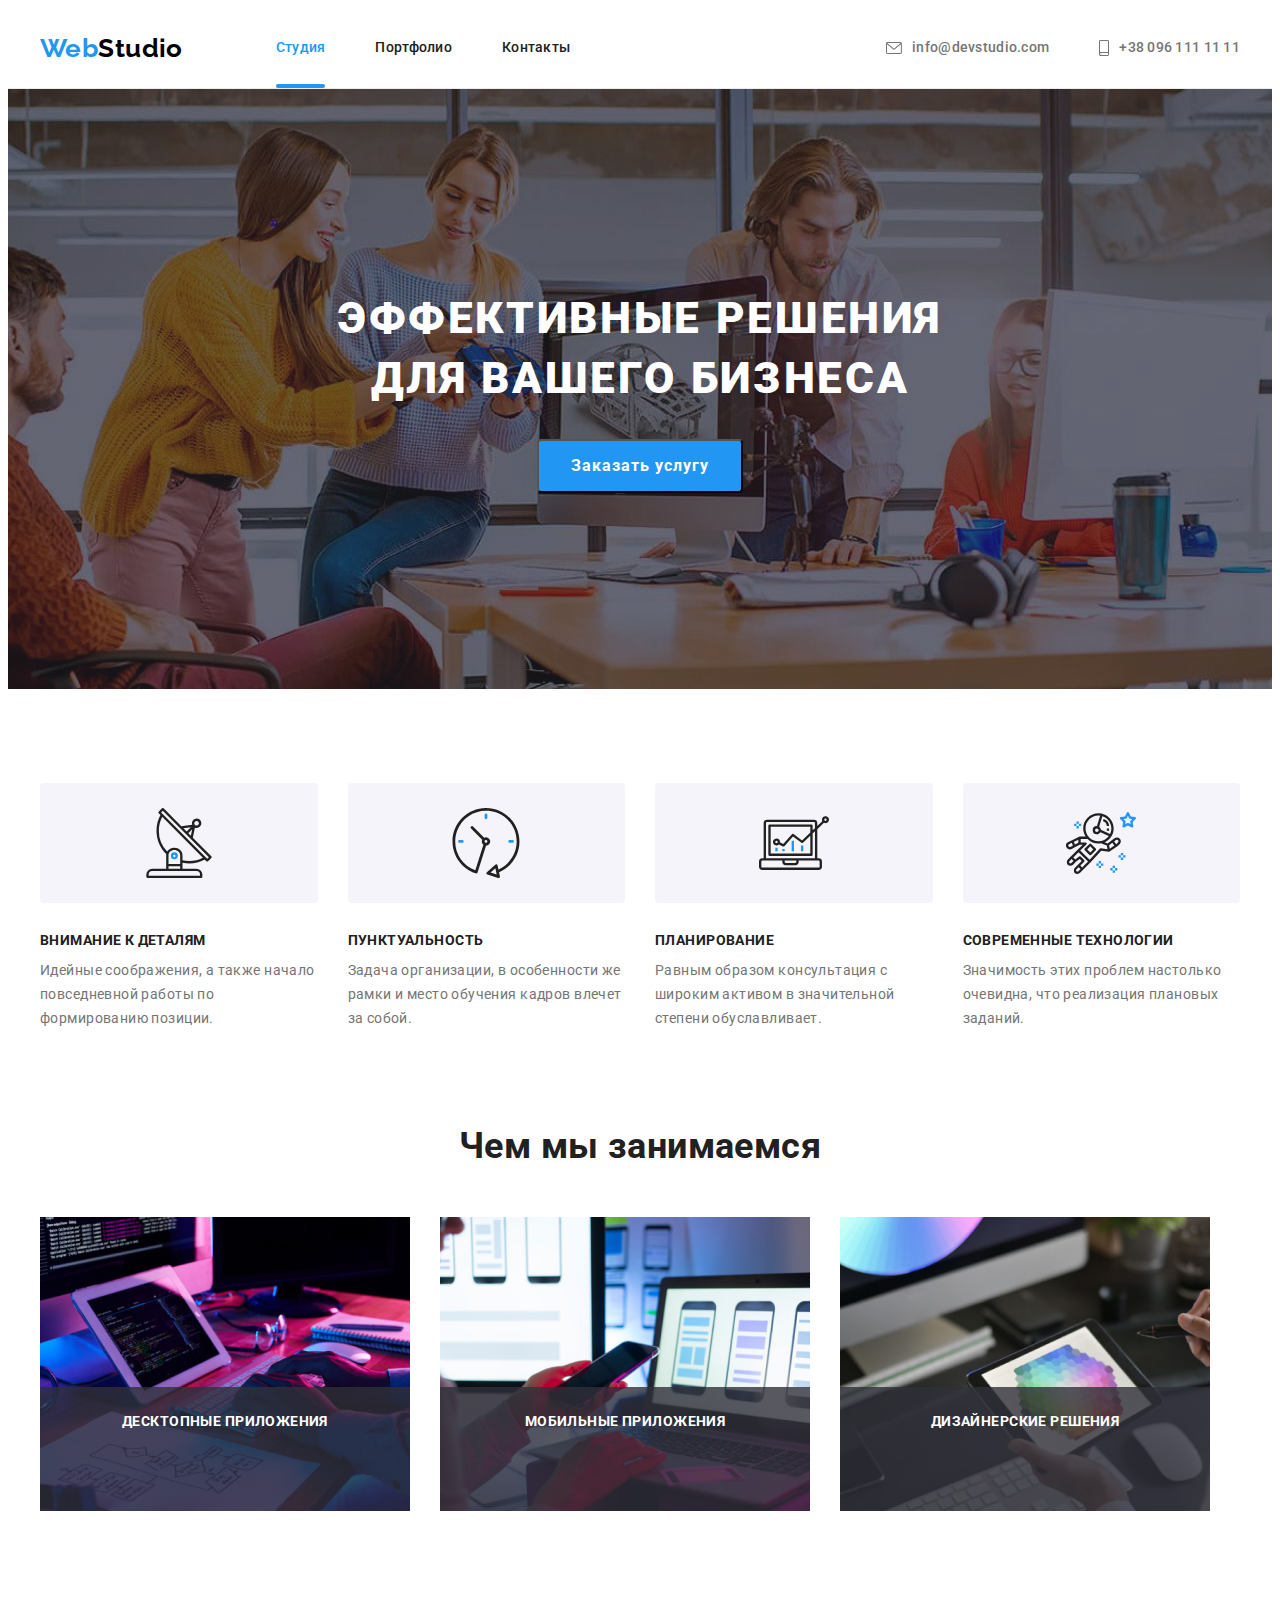
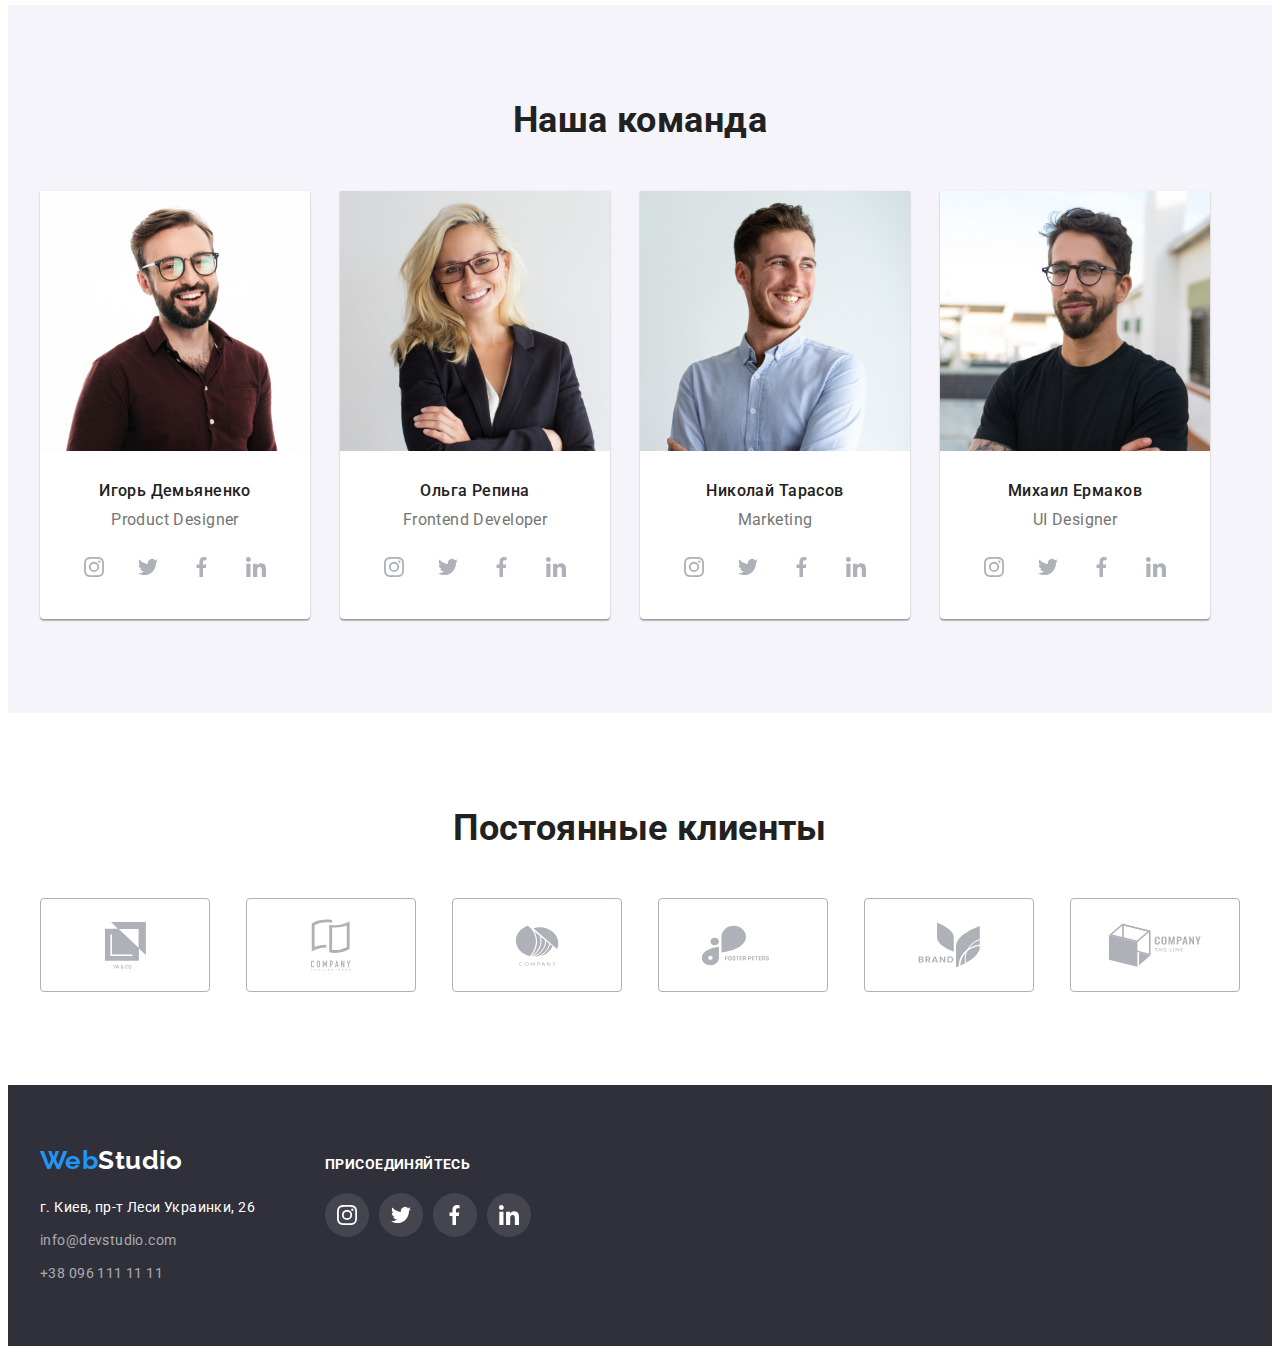
==== index.html @ c340070d "Додавання файлів попередньої роботи" ====
<!DOCTYPE html>
<html lang="ru">
  <head>
    <meta charset="UTF-8" />
    <meta http-equiv="X-UA-Compatible" content="IE=edge" />
    <meta name="viewport" content="width=device-width, initial-scale=1.0" />
    <title>Студия</title>
    <link rel="preconnect" href="https://fonts.googleapis.com" />
    <link rel="preconnect" href="https://fonts.gstatic.com" crossorigin />
    <link
      href="https://fonts.googleapis.com/css2?family=Raleway:wght@700&family=Roboto:wght@400;500;700;900&display=swap"
      rel="stylesheet"
    />
    <link
      rel="stylesheet"
      href="https://cdnjs.cloudflare.com/ajax/libs/modern-normalize/1.1.0/modern-normalize.min.css"
      integrity="sha512-wpPYUAdjBVSE4KJnH1VR1HeZfpl1ub8YT/NKx4PuQ5NmX2tKuGu6U/JRp5y+Y8XG2tV+wKQpNHVUX03MfMFn9Q=="
      crossorigin="anonymous"
      referrerpolicy="no-referrer"
    />
    <link rel="stylesheet" href="./css/styles.css" />
  </head>
  <body class="page">
    <header class="header">
      <div class="container main-menu">
        <a class="logo" href="./index.html" lang="en">
          <span class="logo-highlight">Web</span>Studio
        </a>
        <nav>
          <ul class="menu list site-nav">
            <li class="menu-item">
              <a class="site-nav-link link current" href="./index.html"
                >Студия</a
              >
            </li>
            <li class="menu-item">
              <a class="site-nav-link link" href="./portfolio.html"
                >Портфолио</a
              >
            </li>
            <li class="menu-item">
              <a class="site-nav-link link" href="#contacts">Контакты</a>
            </li>
          </ul>
        </nav>
        <ul class="header-contacts list">
          <li class="header-contacts-item">
            <a
              class="header-contacts-link link"
              href="mailto:info@devstudio.com"
              target="_blank"
              lang="en"
            >
              <svg class="menu-icon" width="16" height="12">
                <use href="./images/icons.svg#icon-envelope"></use>
              </svg>
              info@devstudio.com
            </a>
          </li>
          <li class="header-contacts-item">
            <a class="header-contacts-link link" href="tel:+380961111111">
              <svg class="menu-icon" width="10" height="16">
                <use href="./images/icons.svg#icon-smartphone"></use>
              </svg>
              +38 096 111 11 11
            </a>
          </li>
        </ul>
      </div>
    </header>

    <main>
      <section class="hero overlay">
        <div class="container hero-content">
          <h1 class="hero-title">Эффективные решения для Вашего бизнеса</h1>
          <button class="btn hero-button" data-modal-open type="button">
            Заказать услугу
          </button>
          <div class="backdrop is-hidden" data-modal>
            <div class="modal">
              <button class="modal-button" data-modal-close type="button">
                <svg class="icon-close" width="30" height="30">
                  <use href="./images/icons.svg#icon-close"></use>
                </svg>
                <span class="visually-hidden">Закрыть</span>
              </button>
              <p class="modal-text">
                Вам необходим веб-сайт для досуга или бизнеса? Мы оправдаем Ваше
                доверие! Только профессиональные услуги от специалистов
                WebStudio.
              </p>
            </div>
          </div>
        </div>
      </section>
      <section class="features section">
        <div class="container">
          <h2 class="section-title visually-hidden">Особенности</h2>
          <ul class="features-list list">
            <li class="features-item">
              <div class="features-icon">
                <svg class="icon-antenna" width="70" height="70">
                  <use href="./images/icons.svg#icon-antenna"></use>
                </svg>
              </div>
              <h3 class="about-subtitle">Внимание к деталям</h3>
              <p class="about-text">
                Идейные соображения, а также начало повседневной работы по
                формированию позиции.
              </p>
            </li>
            <li class="features-item">
              <div class="features-icon">
                <svg class="icon-clock" width="70" height="70">
                  <use href="./images/icons.svg#icon-clock"></use>
                </svg>
              </div>
              <h3 class="about-subtitle">Пунктуальность</h3>
              <p class="about-text">
                Задача организации, в особенности же рамки и место обучения
                кадров влечет за собой.
              </p>
            </li>
            <li class="features-item">
              <div class="features-icon">
                <svg class="icon-diagram" width="70" height="70">
                  <use href="./images/icons.svg#icon-diagram"></use>
                </svg>
              </div>
              <h3 class="about-subtitle">Планирование</h3>
              <p class="about-text">
                Равным образом консультация с широким активом в значительной
                степени обуславливает.
              </p>
            </li>
            <li class="features-item">
              <div class="features-icon">
                <svg class="icon-astronaut" width="70" height="70">
                  <use href="./images/icons.svg#icon-astronaut"></use>
                </svg>
              </div>
              <h3 class="about-subtitle">Современные технологии</h3>
              <p class="about-text">
                Значимость этих проблем настолько очевидна, что реализация
                плановых заданий.
              </p>
            </li>
          </ul>
        </div>
      </section>
      <section class="about section">
        <div class="container">
          <h2 class="section-title">Чем мы занимаемся</h2>
          <ul class="about-list list">
            <li class="about-list-item">
              <img
                class="about-image"
                src="./images/box-1.jpg"
                alt="Человек работает за компьютером и планшетом"
                width="370"
              />
              <h3 class="about-image-caption">Десктопные приложения</h3>
            </li>
            <li class="about-list-item">
              <img
                class="about-image"
                src="./images/box-2.jpg"
                alt="Человек работает за ноутбуком со сматрфоном"
                width="370"
              />
              <h3 class="about-image-caption">Мобильные приложения</h3>
            </li>
            <li class="about-list-item">
              <img
                class="about-image"
                src="./images/box-3.jpg"
                alt="Человек держит в руках планшет и стилус"
                width="370"
              />
              <h3 class="about-image-caption">Дизайнерские решения</h3>
            </li>
          </ul>
        </div>
      </section>
      <section class="team section">
        <div class="container">
          <h2 class="section-title">Наша команда</h2>
          <ul class="team-list list">
            <li class="team-item">
              <img
                class="team-image"
                src="./images/IhorDemyanenko.jpg"
                alt="Фото Игоря Демьяненко"
                width="270"
              />
              <div class="team-caption">
                <h3 class="team-name">Игорь Демьяненко</h3>
                <p class="team-position" lang="en">Product Designer</p>
                <ul class="slinks list">
                  <li class="slinks-item">
                    <a
                      class="slinks-link link"
                      href="https://www.instagram.com/demianenko/"
                      target="_blank"
                      rel="noreferrer noopener nofollow"
                    >
                      <svg class="slinks-icon" width="20" height="20">
                        <use href="./images/icons.svg#icon-instagram"></use>
                      </svg>
                      <span class="visually-hidden">Instagram</span></a
                    >
                  </li>
                  <li class="slinks-item">
                    <a
                      class="slinks-link link"
                      href="https://twitter.com/apollihwshel7p"
                      target="_blank"
                      rel="noreferrer noopener nofollow"
                    >
                      <svg class="slinks-icon" width="20" height="20">
                        <use href="./images/icons.svg#icon-twitter"></use>
                      </svg>
                      <span class="visually-hidden">Твиттер</span>
                    </a>
                  </li>
                  <li class="slinks-item">
                    <a
                      class="slinks-link link"
                      href="https://www.facebook.com/demianenko.igor"
                      target="_blank"
                      rel="noreferrer noopener nofollow"
                    >
                      <svg class="slinks-icon" width="20" height="20">
                        <use href="./images/icons.svg#icon-facebook"></use>
                      </svg>
                      <span class="visually-hidden">Facebook</span>
                    </a>
                  </li>
                  <li class="slinks-item">
                    <a
                      class="slinks-link link"
                      href="https://gr.linkedin.com/in/demianenko-igor"
                      target="_blank"
                      rel="noreferrer noopener nofollow"
                    >
                      <svg class="slinks-icon" width="20" height="20">
                        <use href="./images/icons.svg#icon-linkedin"></use>
                      </svg>
                      <span class="visually-hidden">LinkedIn</span>
                    </a>
                  </li>
                </ul>
              </div>
            </li>
            <li class="team-item">
              <img
                class="team-image"
                src="./images/OlhaRepina.jpg"
                alt="Фото Ольги Репиной"
                width="270"
              />
              <div class="team-caption">
                <h3 class="team-name">Ольга Репина</h3>
                <p class="team-position" lang="en">Frontend Developer</p>
                <ul class="slinks list">
                  <li class="slinks-item">
                    <a
                      class="slinks-link link"
                      href="https://www.instagram.com/repiolya/"
                      target="_blank"
                      rel="noreferrer noopener nofollow"
                    >
                      <svg class="slinks-icon" width="20" height="20">
                        <use href="./images/icons.svg#icon-instagram"></use>
                      </svg>
                      <span class="visually-hidden">Instagram</span></a
                    >
                  </li>
                  <li class="slinks-item">
                    <a
                      class="slinks-link link"
                      href="https://twitter.com/hrizanttema"
                      target="_blank"
                      rel="noreferrer noopener nofollow"
                    >
                      <svg class="slinks-icon" width="20" height="20">
                        <use href="./images/icons.svg#icon-twitter"></use>
                      </svg>
                      <span class="visually-hidden">Твиттер</span>
                    </a>
                  </li>
                  <li class="slinks-item">
                    <a
                      class="slinks-link link"
                      href="https://www.facebook.com/repiolya"
                      target="_blank"
                      rel="noreferrer noopener nofollow"
                    >
                      <svg class="slinks-icon" width="20" height="20">
                        <use href="./images/icons.svg#icon-facebook"></use>
                      </svg>
                      <span class="visually-hidden">Facebook</span>
                    </a>
                  </li>
                  <li class="slinks-item">
                    <a
                      class="slinks-link link"
                      href="https://www.linkedin.com/in/olgarepina"
                      target="_blank"
                      rel="noreferrer noopener nofollow"
                    >
                      <svg class="slinks-icon" width="20" height="20">
                        <use href="./images/icons.svg#icon-linkedin"></use>
                      </svg>
                      <span class="visually-hidden">LinkedIn</span>
                    </a>
                  </li>
                </ul>
              </div>
            </li>
            <li class="team-item">
              <img
                class="team-image"
                src="./images/NikolayTarasov.jpg"
                alt="Фото Николая Тарасова"
                width="270"
              />
              <div class="team-caption">
                <h3 class="team-name">Николай Тарасов</h3>
                <p class="team-position" lang="en">Marketing</p>
                <ul class="slinks list">
                  <li class="slinks-item">
                    <a
                      class="slinks-link link"
                      href="https://www.instagram.com/nikolay_tarasov_1/"
                      target="_blank"
                      rel="noreferrer noopener nofollow"
                    >
                      <svg class="slinks-icon" width="20" height="20">
                        <use href="./images/icons.svg#icon-instagram"></use>
                      </svg>
                      <span class="visually-hidden">Instagram</span></a
                    >
                  </li>
                  <li class="slinks-item">
                    <a
                      class="slinks-link link"
                      href="https://twitter.com/nickolaytarasov"
                      target="_blank"
                      rel="noreferrer noopener nofollow"
                    >
                      <svg class="slinks-icon" width="20" height="20">
                        <use href="./images/icons.svg#icon-twitter"></use>
                      </svg>
                      <span class="visually-hidden">Твиттер</span>
                    </a>
                  </li>
                  <li class="slinks-item">
                    <a
                      class="slinks-link link"
                      href="https://www.facebook.com/profile.php?id=100045469578358"
                      target="_blank"
                      rel="noreferrer noopener nofollow"
                    >
                      <svg class="slinks-icon" width="20" height="20">
                        <use href="./images/icons.svg#icon-facebook"></use>
                      </svg>
                      <span class="visually-hidden">Facebook</span>
                    </a>
                  </li>
                  <li class="slinks-item">
                    <a
                      class="slinks-link link"
                      href="https://ua.linkedin.com/in/nikolaytarasov"
                      target="_blank"
                      rel="noreferrer noopener nofollow"
                    >
                      <svg class="slinks-icon" width="20" height="20">
                        <use href="./images/icons.svg#icon-linkedin"></use>
                      </svg>
                      <span class="visually-hidden">LinkedIn</span>
                    </a>
                  </li>
                </ul>
              </div>
            </li>
            <li class="team-item">
              <img
                class="team-image"
                src="./images/MikhailErmakov.jpg"
                alt="Фото Михаила Ермакова"
                width="270"
              />
              <div class="team-caption">
                <h3 class="team-name">Михаил Ермаков</h3>
                <p class="team-position" lang="en">UI Designer</p>
                <ul class="slinks list">
                  <li class="slinks-item">
                    <a
                      class="slinks-link link"
                      href="https://www.instagram.com/ermakovmd/"
                      target="_blank"
                      rel="noreferrer noopener nofollow"
                    >
                      <svg class="slinks-icon" width="20" height="20">
                        <use href="./images/icons.svg#icon-instagram"></use>
                      </svg>
                      <span class="visually-hidden">Instagram</span></a
                    >
                  </li>
                  <li class="slinks-item">
                    <a
                      class="slinks-link link"
                      href="https://twitter.com/mixailermakow"
                      target="_blank"
                      rel="noreferrer noopener nofollow"
                    >
                      <svg class="slinks-icon" width="20" height="20">
                        <use href="./images/icons.svg#icon-twitter"></use>
                      </svg>
                      <span class="visually-hidden">Твиттер</span>
                    </a>
                  </li>
                  <li class="slinks-item">
                    <a
                      class="slinks-link link"
                      href="https://ru-ru.facebook.com/ErmakovMD"
                      target="_blank"
                      rel="noreferrer noopener nofollow"
                    >
                      <svg class="slinks-icon" width="20" height="20">
                        <use href="./images/icons.svg#icon-facebook"></use>
                      </svg>
                      <span class="visually-hidden">Facebook</span>
                    </a>
                  </li>
                  <li class="slinks-item">
                    <a
                      class="slinks-link link"
                      href="https://www.linkedin.com/in/mykhaylo-yermakov"
                      target="_blank"
                      rel="noreferrer noopener nofollow"
                    >
                      <svg class="slinks-icon" width="20" height="20">
                        <use href="./images/icons.svg#icon-linkedin"></use>
                      </svg>
                      <span class="visually-hidden">LinkedIn</span>
                    </a>
                  </li>
                </ul>
              </div>
            </li>
          </ul>
        </div>
      </section>
      <section class="clients section">
        <div class="container">
          <h2 class="section-title">Постоянные клиенты</h2>
          <ul class="clients-list list">
            <li class="clients-item">
              <a
                class="clients-link link"
                href=""
                target="_blank"
                rel="noreferrer noopener nofollow"
              >
                <svg class="clients-icon" width="41" height="47">
                  <use href="./images/icons.svg#icon-union"></use>
                </svg>
                <span class="visually-hidden" lang="en">Union</span></a
              >
            </li>
            <li class="clients-item">
              <a
                class="clients-link link"
                href=""
                target="_blank"
                rel="noreferrer noopener nofollow"
              >
                <svg class="clients-icon" width="40" height="52">
                  <use href="./images/icons.svg#icon-company-1"></use>
                </svg>
                <span class="visually-hidden" lang="en">Company-1</span></a
              >
            </li>
            <li class="clients-item">
              <a
                class="clients-link link"
                href=""
                target="_blank"
                rel="noreferrer noopener nofollow"
              >
                <svg class="clients-icon" width="44" height="41">
                  <use href="./images/icons.svg#icon-company-2"></use>
                </svg>
                <span class="visually-hidden" lang="en">Company-2</span></a
              >
            </li>
            <li class="clients-item">
              <a
                class="clients-link link"
                href=""
                target="_blank"
                rel="noreferrer noopener nofollow"
              >
                <svg class="clients-icon" width="85" height="41">
                  <use href="./images/icons.svg#icon-foster-peters"></use>
                </svg>
                <span class="visually-hidden" lang="en">Foster Peters</span></a
              >
            </li>
            <li class="clients-item">
              <a
                class="clients-link link"
                href=""
                target="_blank"
                rel="noreferrer noopener nofollow"
              >
                <svg class="clients-icon" width="63" height="46">
                  <use href="./images/icons.svg#icon-brand"></use>
                </svg>
                <span class="visually-hidden" lang="en">Brand</span></a
              >
            </li>
            <li class="clients-item">
              <a
                class="clients-link link"
                href=""
                target="_blank"
                rel="noreferrer noopener nofollow"
              >
                <svg class="clients-icon" width="94" height="44">
                  <use href="./images/icons.svg#icon-company-3"></use>
                </svg>
                <span class="visually-hidden" lang="en">Company-3</span></a
              >
            </li>
          </ul>
        </div>
      </section>
    </main>

    <footer class="footer">
      <div class="container footer-arrangement">
        <div class="footer-logo-address">
          <a class="footer-logo" href="./index.html" lang="en">
            <span class="logo-highlight">Web</span>Studio
          </a>
          <address class="footer-address" id="contacts">
            <p class="post-address">г. Киев, пр-т Леси Украинки, 26</p>
            <ul class="footer-contacts list">
              <li class="footer-contacts-item">
                <a
                  class="footer-contacts-link link"
                  href="mailto:info@devstudio.com"
                  lang="en"
                  >info@devstudio.com</a
                >
              </li>
              <li class="footer-contacts-item">
                <a class="footer-contacts-link link" href="tel:+380961111111"
                  >+38 096 111 11 11</a
                >
              </li>
            </ul>
          </address>
        </div>
        <div class="social">
          <h2 class="social-header">Присоединяйтесь</h2>
          <ul class="slinks list">
            <li class="slinks-item">
              <a
                class="slinks-link link"
                href=""
                target="_blank"
                rel="noreferrer noopener nofollow"
              >
                <svg class="slinks-icon" width="20" height="20">
                  <use href="./images/icons.svg#icon-instagram"></use>
                </svg>
                <span class="visually-hidden">Instagram</span></a
              >
            </li>
            <li class="slinks-item">
              <a
                class="slinks-link link"
                href=""
                target="_blank"
                rel="noreferrer noopener nofollow"
              >
                <svg class="slinks-icon" width="20" height="20">
                  <use href="./images/icons.svg#icon-twitter"></use>
                </svg>
                <span class="visually-hidden">Твиттер</span>
              </a>
            </li>
            <li class="slinks-item">
              <a
                class="slinks-link link"
                href=""
                target="_blank"
                rel="noreferrer noopener nofollow"
              >
                <svg class="slinks-icon" width="20" height="20">
                  <use href="./images/icons.svg#icon-facebook"></use>
                </svg>
                <span class="visually-hidden">Facebook</span>
              </a>
            </li>
            <li class="slinks-item">
              <a
                class="slinks-link link"
                href=""
                target="_blank"
                rel="noreferrer noopener nofollow"
              >
                <svg class="slinks-icon" width="20" height="20">
                  <use href="./images/icons.svg#icon-linkedin"></use>
                </svg>
                <span class="visually-hidden">LinkedIn</span>
              </a>
            </li>
          </ul>
        </div>
      </div>
    </footer>
    <script src="./js/modal.js"></script>
  </body>
</html>
---- css/styles.css ----
/* Визначення змінних */

:root {
  --primary-text-color: #212121;
  --secondary-text-color: #757575;
  --white-color: #ffffff;
  --accent-color: #2196f3;
  --hero-btn-accent-color: #188ce8;
  --background-color-dark: #2f303a;
  --background-color-light: #f5f4fa;
  --primary-header-color: #ffffff;
  --header-border-color: #ececec;
  --grid-border-color: #eeeeee;
  --logo-color: #000000;
  --footer-logo-color: #ffffff;
  --footer-contatcs-color: rgba(255, 255, 255, 0.6);
  --icon-color: #afb1b8;
  --footer-icon-background: rgba(255, 255, 255, 0.1);
  --backdrop-color: rgba(0, 0, 0, 0.2);
  --about-caption-color: rgba(47, 48, 58, 0.8);
  --portfolio-overlay-color: rgba(33, 150, 243, 0.9);

  --timing-function: cubic-bezier(0.4, 0, 0.2, 1);
}

.page {
  font-family: 'Roboto', sans-serif;
  font-size: 14px;
  font-weight: 400;
  line-height: 1.71;
  letter-spacing: 0.03em;
  color: var(--primary-text-color);
  background-color: var(--white-color);
}

.visually-hidden {
  position: absolute;
  white-space: nowrap;
  width: 1px;
  height: 1px;
  overflow: hidden;
  border: 0px;
  padding: 0px;
  clip: rect(0 0 0 0);
  clip-path: inset(50%);
  margin: -1px;
}

/* Загальні стилі  */

.list {
  padding: 0px;
  margin: 0px;
  list-style: none;
}

.container {
  width: 1200px;
  margin: 0px auto;
  padding: 0px 15px;
}

.section {
  padding-top: 94px;
  padding-bottom: 94px;
}

.section-title {
  margin-top: 0px;
  margin-bottom: 50px;
  font-size: 36px;
  line-height: 1.17;
  text-align: center;
}

.team-image,
.portfolio-image,
.about-image {
  display: block;
  max-width: 100%;
}

.link {
  text-decoration: none;
  color: inherit;
}

.text {
  margin: 0px;
  padding: 0px;
}

/* Логотип */

.logo {
  margin-right: 93px;
  font-family: 'Raleway', sans-serif;
  font-size: 26px;
  line-height: 1.19;
  font-weight: 700;
  text-decoration: none;
  color: var(--logo-color);
}

/* Меню навігації */

.header {
  border-bottom: 1px solid var(--header-border-color);
}

.site-nav,
.header-contacts {
  font-size: 14px;
  font-weight: 500;
  line-height: 1.14;
  letter-spacing: 0.02em;
}

.site-nav-link {
  display: block;
  padding: 32px 0px;
  color: var(--primary-text-color);
  transition: color 250ms var(--timing-function);
}

.site-nav-link:hover,
.site-nav-link:focus,
.logo-highlight,
.site-nav-link.current {
  color: var(--accent-color);
}

.site-nav-link.current {
  position: relative;
}

.site-nav-link.current::after {
  position: absolute;
  bottom: 0;
  left: 0;
  content: '';
  width: 100%;
  height: 4px;
  border-radius: 2px;
  background: var(--accent-color);
}

.header-contacts-link {
  display: flex;
  align-items: center;
  padding: 32px 0px;
  color: var(--secondary-text-color);
  transition: color 250ms var(--timing-function);
}

.header-contacts-link:hover,
.header-contacts-link:focus,
.footer-contacts-link:hover,
.footer-contacts-link:focus,
.post-address:hover {
  color: var(--accent-color);
}

.main-menu {
  display: flex;
  align-items: center;
  justify-content: space-between;
}

.menu {
  display: flex;
}

.menu-item:not(:last-child),
.header-contacts-item:not(:last-child) {
  margin-right: 50px;
}

.header-contacts {
  display: flex;
  align-items: center;
  margin-left: auto;
}

.menu-icon {
  margin-right: 10px;
  fill: currentColor;
}

/* Головний розділ сайту */

.hero {
  text-align: center;
  background-color: var(--background-color-dark);
}

.overlay {
  max-width: 1600px;
  height: 600px;
  margin-left: auto;
  margin-right: auto;
  background-image: linear-gradient(
      to right,
      rgba(47, 48, 58, 0.4),
      rgba(47, 48, 58, 0.4)
    ),
    url(../images/hero-image.jpg);
  background-repeat: no-repeat;
  background-position: center;
  background-size: cover;
}

.hero-title {
  max-width: 696px;
  margin: 0px auto 30px auto;
  font-size: 44px;
  font-weight: 900;
  line-height: 1.36;
  letter-spacing: 0.06em;
  text-transform: uppercase;
  color: var(--primary-header-color);
}

.hero-button {
  min-width: 200px;
  padding: 10px 32px;
  font-family: inherit;
  font-size: 16px;
  font-weight: 700;
  line-height: 1.87;
  letter-spacing: 0.06em;
  border-radius: 4px;
  color: var(--white-color);
  background-color: var(--accent-color);
  box-shadow: none;
  transition: background-color 250ms var(--timing-function),
    box-shadow 250ms var(--timing-function);
}

.hero-button:hover,
.hero-button:focus {
  background-color: var(--hero-btn-accent-color);
  box-shadow: 0px 4px 4px rgba(0, 0, 0, 0.15);
}

.hero-content {
  padding: 200px 0px;
}

.backdrop {
  position: fixed;
  top: 0;
  left: 0;
  z-index: 98;
  width: 100%;
  height: 100%;
  background-color: var(--backdrop-color);
  opacity: 1;
  transition: opacity 250ms var(--timing-function);
}

.backdrop.is-hidden {
  opacity: 0;
  pointer-events: none;
}

.backdrop.is-hidden .modal {
  transform: translate(-50%, -50%) scale(0.3);
}

.modal {
  position: absolute;
  top: 50%;
  left: 50%;
  transform: translate(-50%, -50%) scale(1);
  z-index: 99;
  min-width: 528px;
  min-height: 581px;
  padding: 32px;
  box-shadow: 0px 1px 3px rgba(0, 0, 0, 0.12), 0px 1px 1px rgba(0, 0, 0, 0.14),
    0px 2px 1px rgba(0, 0, 0, 0.2);
  border-radius: 4px;
  background-color: var(--white-color);
  transition: transform 250ms var(--timing-function);
}

.modal-button {
  position: absolute;
  top: 8px;
  right: 8px;
  padding: 0px;
  margin: 0px;
  color: inherit;
  background-color: inherit;
  border-color: transparent;
}

.icon-close {
  display: block;
  fill: currentColor;
}

.modal-text {
  margin: 0px;
  color: var(--primary-text-color);
}

/* Розділ Особенности */

.features.section {
  padding-bottom: 0px;
}

.features-list {
  display: flex;
}

.features-item {
  flex-basis: calc((100% - 3 * 30px) / 4);
}

.features-item:not(:last-child) {
  margin-right: 30px;
}

.features-icon {
  display: flex;
  justify-content: center;
  align-items: center;
  width: 100%;
  height: 120px;
  margin-bottom: 30px;
  background-color: var(--background-color-light);
  border-radius: 4px;
}

.about-subtitle {
  margin-top: 0px;
  margin-bottom: 10px;
  font-size: 14px;
  line-height: 1.14;
  text-transform: uppercase;
}

.about-text {
  margin: 0px;
  font-size: 14px;
  color: var(--secondary-text-color);
}

/* Розділ Чем мы занимаемся */

.about-list {
  display: flex;
}

.about-item {
  flex-basis: calc((100% - 2 * 30px) / 3);
}

.about-list-item:not(:last-child) {
  margin-right: 30px;
}

.about-list-item {
  position: relative;
}

.about-image-caption {
  position: absolute;
  bottom: 0;
  display: block;
  width: 100%;
  height: 70px;
  font-size: 14px;
  line-height: 1.14;
  text-transform: uppercase;
  text-align: center;
  margin: 0px;
  padding: 27px 0px;
  color: var(--white-color);
  background-color: var(--about-caption-color);
}

/* Розділ Наша команда */

.team {
  background-color: var(--background-color-light);
}

.team-list {
  display: flex;
}

.team-item:not(:last-child) {
  margin-right: 30px;
}

.team-item {
  text-align: center;
  border-radius: 0px 0px 4px 4px;
  box-shadow: 0px 1px 3px rgba(0, 0, 0, 0.12), 0px 1px 1px rgba(0, 0, 0, 0.14),
    0px 2px 1px rgba(0, 0, 0, 0.2);
  background-color: var(--white-color);
}

.team-image {
  border-radius: 0px;
}

.team-caption {
  padding: 30px 32px;
}

.team-name {
  margin-top: 0px;
  margin-bottom: 10px;
  font-size: 16px;
  font-weight: 500;
  line-height: 1.19;
}

.team-position {
  margin: 0px 0px 16px 0px;
  font-size: 16px;
  line-height: 1.19;
  color: var(--secondary-text-color);
}

.slinks {
  display: flex;
  justify-content: space-between;
}

.slinks-item {
  display: flex;
  justify-content: center;
  align-items: center;
  width: 44px;
  height: 44px;
  color: var(--icon-color);
}

.slinks-link {
  padding: 12px;
  background-color: transparent;
  border-radius: 25px;
  transition: background-color 250ms var(--timing-function),
    color 250ms var(--timing-function);
}

.slinks-icon {
  display: block;
  fill: currentColor;
}

.slinks-link:hover,
.slinks-link:focus {
  color: var(--white-color);
  background-color: var(--accent-color);
}

/* Розділ Постоянные клиенты */

.clients-list {
  display: flex;
  justify-content: space-between;
  align-items: center;
}

.clients-item {
  display: flex;
  justify-content: center;
  align-items: center;
  width: 170px;
  height: 92px;
  color: var(--icon-color);
}

.clients-link {
  display: flex;
  justify-content: center;
  align-items: center;
  width: 100%;
  height: 100%;
  border: 1px solid var(--icon-color);
  border-radius: 4px;
  transition: color 250ms var(--timing-function),
    border-color 250ms var(--timing-function);
}

.clients-link:hover,
.clients-link:focus {
  color: var(--accent-color);
  border-color: var(--accent-color);
}

.clients-icon {
  display: inline-block;
  fill: currentColor;
}

/* Нижній колонтитул */

.footer {
  padding-top: 60px;
  padding-bottom: 60px;
  color: var(--white-color);
  background-color: var(--background-color-dark);
}

.footer-arrangement {
  display: flex;
}

.footer-logo {
  display: block;
  margin-bottom: 20px;
  text-decoration: none;
  font-family: 'Raleway', sans-serif;
  font-size: 26px;
  font-weight: 700;
  line-height: 1.19;
  color: var(--white-color);
}

.footer-address {
  font-style: inherit;
}

.post-address {
  margin: 0px;
  transition: color 250ms var(--timing-function);
}

.footer-contacts-link {
  color: var(--footer-contatcs-color);
  transition: color 250ms var(--timing-function);
}

.footer-contacts-item {
  display: block;
}

.post-address,
.footer-contacts-item:not(:last-child) {
  margin-bottom: 9px;
}

.social {
  width: 206px;
  margin-left: 70px;
}

.social-header {
  margin: 0px 0px 20px 0px;
  padding: 12px 0px 0px;
  text-transform: uppercase;
  font-weight: 700;
  font-size: 14px;
  line-height: 1.14;
}

.footer .slinks-link {
  background-color: var(--footer-icon-background);
  color: var(--white-color);
}

.footer .slinks-link:hover,
.footer .slinks-link:focus {
  background-color: var(--accent-color);
  color: var(--white-color);
}

/* Розділ Портфолио */

.btn {
  text-align: center;
  border-radius: 4px;
}

.btn-item {
  display: inline-block;
  padding: 6px 22px;
  font-family: inherit;
  font-size: 16px;
  font-weight: 500;
  line-height: 1.62;
  letter-spacing: 0.03em;
  color: var(--primary-text-color);
  background-color: var(--background-color-light);
  border-color: transparent;
  box-shadow: none;
  transition: color 250ms var(--timing-function),
    background-color 250ms var(--timing-function),
    box-shadow 250ms var(--timing-function);
}

.btn-item:hover,
.btn-item:active,
.btn-item:focus {
  color: var(--white-color);
  background-color: var(--accent-color);
  box-shadow: 0px 3px 1px rgba(0, 0, 0, 0.1), 0px 1px 2px rgba(0, 0, 0, 0.08),
    0px 2px 2px rgba(0, 0, 0, 0.12);
  cursor: pointer;
}

.btn-active {
  color: var(--white-color);
  background-color: var(--accent-color);
  box-shadow: 0px 3px 1px rgba(0, 0, 0, 0.1), 0px 1px 2px rgba(0, 0, 0, 0.08),
    0px 2px 2px rgba(0, 0, 0, 0.12);
}

.btn-list-item:not(:last-child) {
  margin-right: 8px;
}

.btn-items {
  margin-bottom: 50px;
}

.btn-items {
  display: flex;
  justify-content: center;
}

.portfolio-list {
  display: flex;
  flex-wrap: wrap;
}

.portfolio-item {
  flex-basis: calc((100% - 2 * 30px) / 3);
  box-shadow: none;
  transition: box-shadow 250ms var(--timing-function);
}

.portfolio-item:not(:nth-child(3n)) {
  margin-right: 30px;
}

.portfolio-item:not(:nth-last-child(-n + 3)) {
  margin-bottom: 30px;
}

.portfolio-item:hover {
  box-shadow: 0px 1px 1px rgba(0, 0, 0, 0.12), 0px 4px 4px rgba(0, 0, 0, 0.06),
    1px 4px 6px rgba(0, 0, 0, 0.16);
}

.portfolio-link {
  text-decoration: none;
}

.portfolio-thumb {
  position: relative;
  overflow: hidden;
}

.portfolio-overlay {
  position: absolute;
  top: 0;
  left: 0;
  overflow: hidden;
  width: 100%;
  height: 100%;
  margin: 0px;
  padding: 63px 24px;
  font-size: 18px;
  line-height: 1.56;
  color: var(--white-color);
  background-color: var(--portfolio-overlay-color);
  transform: translateY(100%);
  opacity: 0;
  transition: transform 250ms var(--timing-function),
    opacity 250ms var(--timing-function);
}

.portfolio-item:hover .portfolio-overlay {
  transform: translateY(0);
  opacity: 1;
}

.portfolio-caption {
  padding: 20px 24px;
  border: 1px solid var(--grid-border-color);
}

.portfolio-name {
  margin-top: 0px;
  margin-bottom: 4px;
  font-size: 18px;
  line-height: 2;
  letter-spacing: 0.06em;
  color: var(--primary-text-color);
}

.portfolio-type {
  margin: 0px;
  font-size: 16px;
  line-height: 1.87;
  color: var(--secondary-text-color);
}
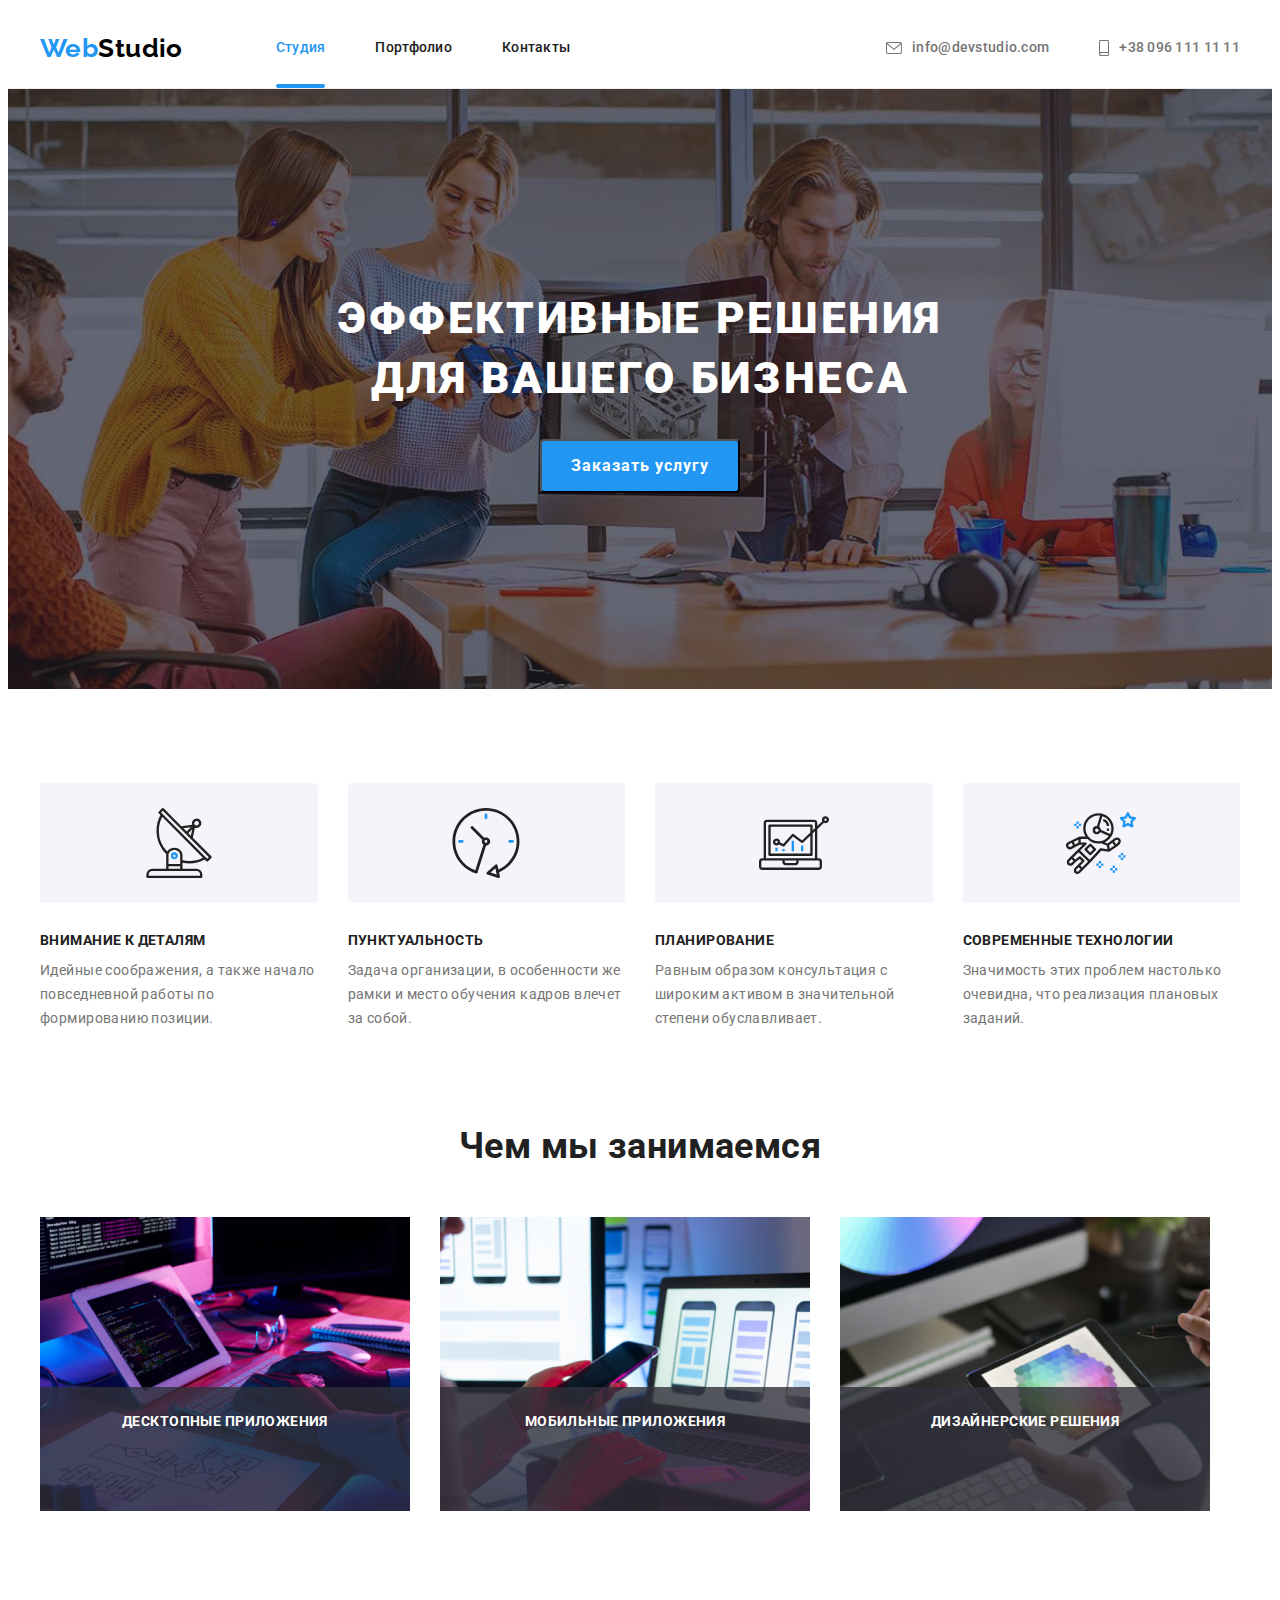
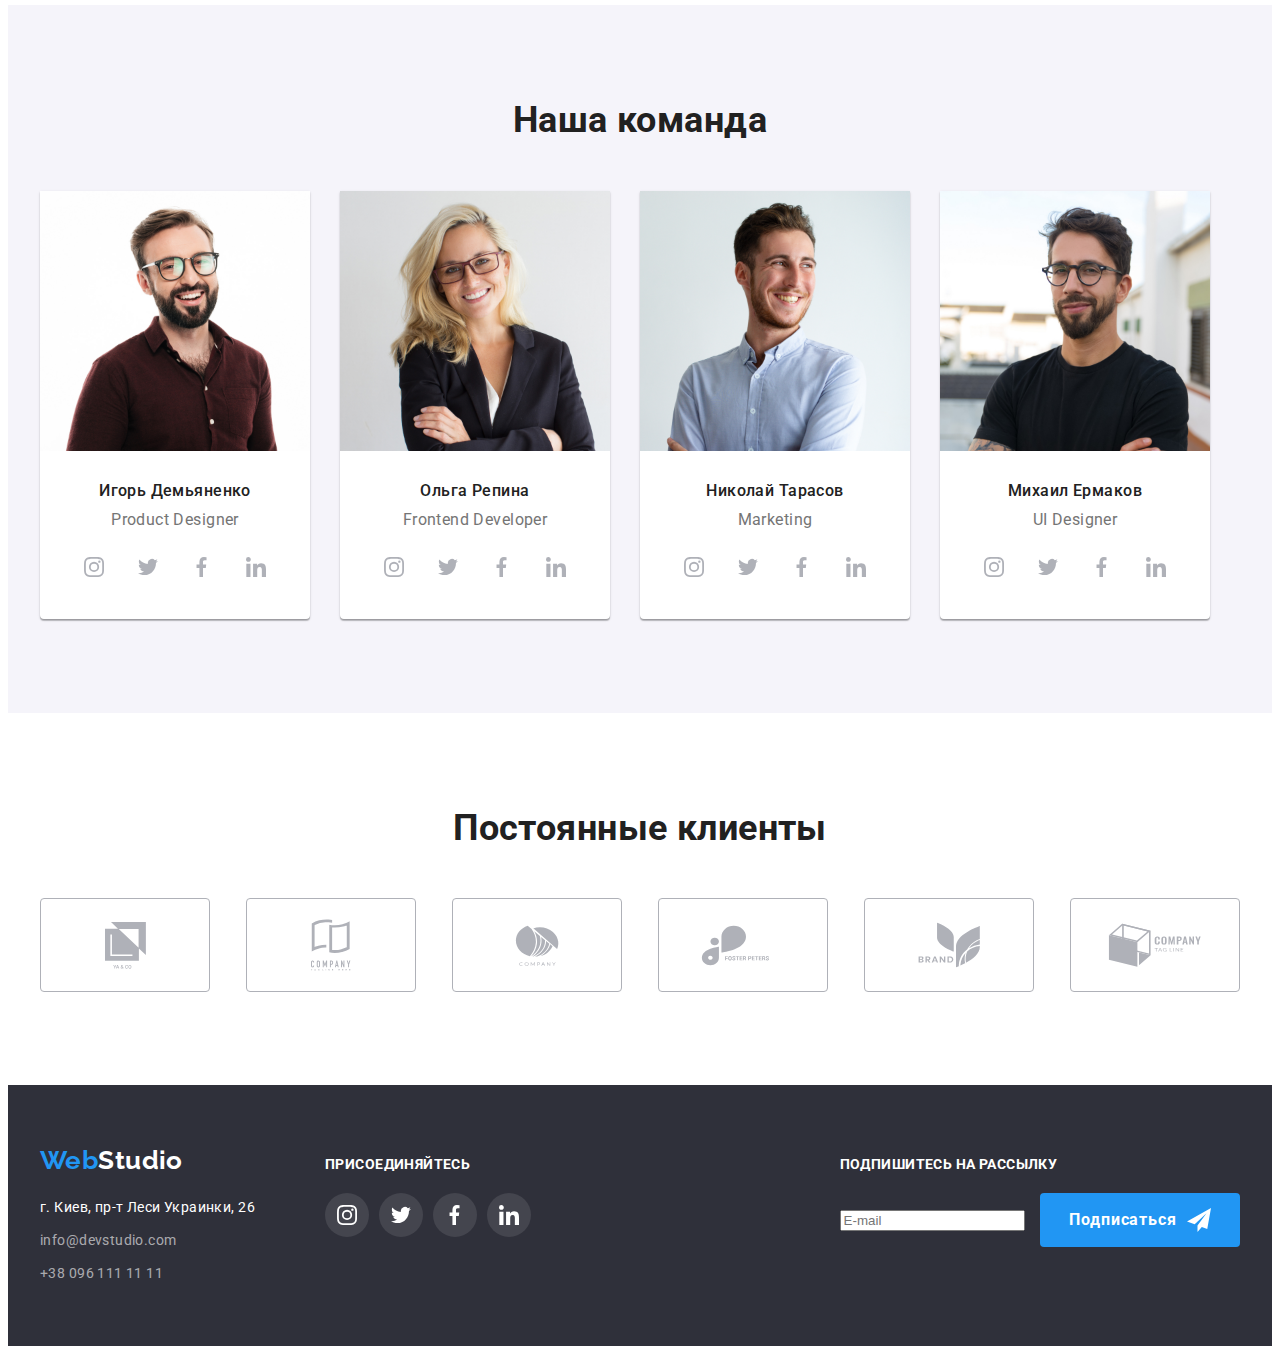
==== commit 2931b57d: "Додавання елементів форми модального вікна" ====
--- a/index.html
+++ b/index.html
@@ -84,11 +84,53 @@
                 </svg>
                 <span class="visually-hidden">Закрыть</span>
               </button>
-              <p class="modal-text">
-                Вам необходим веб-сайт для досуга или бизнеса? Мы оправдаем Ваше
-                доверие! Только профессиональные услуги от специалистов
-                WebStudio.
-              </p>
+              <form class="hero-form" autocomplete="on">
+                <div class="hero-group" aria-labelledby="form-details">
+                  <h2 class="form-title modal-text" id="form-details">
+                    Оставьте свои данные, мы вам перезвоним
+                  </h2>
+                  <label class="form-label" for="form-name">Имя</label>
+                  <input
+                    class="form-name"
+                    id="form-name"
+                    type="text"
+                    name="name"
+                  />
+                  <label class="form-label" for="form-phone">Телефон</label>
+                  <input
+                    class="form-phone"
+                    id="form-phone"
+                    type="tel"
+                    name="phone"
+                  />
+                  <label class="form-label" for="form-mail">Почта</label>
+                  <input
+                    class="form-mail"
+                    id="form-mail"
+                    type="email"
+                    name="mail"
+                  />
+                  <label class="form-label" for="form-comments"
+                    >Комментарий</label
+                  >
+                  <textarea
+                    class="form-comments"
+                    id="form-comments"
+                    name="comments"
+                    placeholder="Введите текст"
+                  /></textarea>
+                  <input
+                    class="form-acceptance"
+                    id="form-acceptance"
+                    type="checkbox"
+                    name="acceptance"
+                  />
+                  <label class="form-label" for="form-acceptance">Соглашаюсь с рассылкой и принимаю <a class="form-link link" href="https://goit.ua/fullstackonline/">Условия договора</a></label>
+                </div>
+                <button class="btn hero-button" type="submit">
+                    Отправить
+                </button>
+              </form>
             </div>
           </div>
         </div>
@@ -622,8 +664,34 @@
             </li>
           </ul>
         </div>
+        <form class="subscription" autocomplete="on">
+          <div
+            class="subscription-group"
+            aria-labelledby="subscription-details"
+          >
+            <h2 class="subscription-title" id="subscription-details">
+              Подпишитесь на рассылку
+            </h2>
+            <input
+              class="subscription-email"
+              type="email"
+              name="email"
+              placeholder="E-mail"
+            />
+            <button class="btn hero-button subscription-btn" type="submit">
+              Подписаться
+              <svg class="subscription-icon" width="24" height="24">
+                <use
+                  class="subscription-use"
+                  href="./images/icons.svg#icon-send"
+                ></use>
+              </svg>
+            </button>
+          </div>
+        </form>
       </div>
     </footer>
     <script src="./js/modal.js"></script>
+    <script src="./js/submit.js"></script>
   </body>
 </html>
--- a/css/styles.css
+++ b/css/styles.css
@@ -19,6 +19,7 @@
   --backdrop-color: rgba(0, 0, 0, 0.2);
   --about-caption-color: rgba(47, 48, 58, 0.8);
   --portfolio-overlay-color: rgba(33, 150, 243, 0.9);
+  --modal-placeholder-color: rgba(117, 117, 117, 0.5);
 
   --timing-function: cubic-bezier(0.4, 0, 0.2, 1);
 }
@@ -223,7 +224,7 @@
 
 .hero-button {
   min-width: 200px;
-  padding: 10px 32px;
+  padding: 10px 0px;
   font-family: inherit;
   font-size: 16px;
   font-weight: 700;
@@ -276,7 +277,7 @@
   z-index: 99;
   min-width: 528px;
   min-height: 581px;
-  padding: 32px;
+  padding: 40px;
   box-shadow: 0px 1px 3px rgba(0, 0, 0, 0.12), 0px 1px 1px rgba(0, 0, 0, 0.14),
     0px 2px 1px rgba(0, 0, 0, 0.2);
   border-radius: 4px;
@@ -300,9 +301,35 @@
   fill: currentColor;
 }
 
+.hero-group {
+  display: flex;
+  flex-direction: column;
+  text-align: left;
+}
+
+.form-title {
+  font-size: 20px;
+  line-height: 1.15;
+}
+
+.form-label,
+.form-comments {
+  font-size: 12px;
+  line-height: 1.17;
+  letter-spacing: 0.01rem;
+  color: var(--secondary-text-color);
+}
+
 .modal-text {
   margin: 0px;
   color: var(--primary-text-color);
+}
+
+.form-comments {
+  width: 100%;
+  height: 120px;
+  resize: none;
+  color: var(--modal-placeholder-color);
 }
 
 /* Розділ Особенности */
@@ -498,78 +525,6 @@
 .clients-icon {
   display: inline-block;
   fill: currentColor;
-}
-
-/* Нижній колонтитул */
-
-.footer {
-  padding-top: 60px;
-  padding-bottom: 60px;
-  color: var(--white-color);
-  background-color: var(--background-color-dark);
-}
-
-.footer-arrangement {
-  display: flex;
-}
-
-.footer-logo {
-  display: block;
-  margin-bottom: 20px;
-  text-decoration: none;
-  font-family: 'Raleway', sans-serif;
-  font-size: 26px;
-  font-weight: 700;
-  line-height: 1.19;
-  color: var(--white-color);
-}
-
-.footer-address {
-  font-style: inherit;
-}
-
-.post-address {
-  margin: 0px;
-  transition: color 250ms var(--timing-function);
-}
-
-.footer-contacts-link {
-  color: var(--footer-contatcs-color);
-  transition: color 250ms var(--timing-function);
-}
-
-.footer-contacts-item {
-  display: block;
-}
-
-.post-address,
-.footer-contacts-item:not(:last-child) {
-  margin-bottom: 9px;
-}
-
-.social {
-  width: 206px;
-  margin-left: 70px;
-}
-
-.social-header {
-  margin: 0px 0px 20px 0px;
-  padding: 12px 0px 0px;
-  text-transform: uppercase;
-  font-weight: 700;
-  font-size: 14px;
-  line-height: 1.14;
-}
-
-.footer .slinks-link {
-  background-color: var(--footer-icon-background);
-  color: var(--white-color);
-}
-
-.footer .slinks-link:hover,
-.footer .slinks-link:focus {
-  background-color: var(--accent-color);
-  color: var(--white-color);
 }
 
 /* Розділ Портфолио */
@@ -703,3 +658,96 @@
   line-height: 1.87;
   color: var(--secondary-text-color);
 }
+
+/* Нижній колонтитул */
+
+.footer {
+  padding-top: 60px;
+  padding-bottom: 60px;
+  color: var(--white-color);
+  background-color: var(--background-color-dark);
+}
+
+.footer-arrangement {
+  display: flex;
+}
+
+.footer-logo {
+  display: block;
+  margin-bottom: 20px;
+  text-decoration: none;
+  font-family: 'Raleway', sans-serif;
+  font-size: 26px;
+  font-weight: 700;
+  line-height: 1.19;
+  color: var(--white-color);
+}
+
+.footer-address {
+  font-style: inherit;
+}
+
+.post-address {
+  margin: 0px;
+  transition: color 250ms var(--timing-function);
+}
+
+.footer-contacts-link {
+  color: var(--footer-contatcs-color);
+  transition: color 250ms var(--timing-function);
+}
+
+.footer-contacts-item {
+  display: block;
+}
+
+.post-address,
+.footer-contacts-item:not(:last-child) {
+  margin-bottom: 9px;
+}
+
+.social {
+  width: 206px;
+  margin-left: 70px;
+}
+
+.social-header,
+.subscription-title {
+  margin: 0px 0px 20px 0px;
+  padding: 12px 0px 0px;
+  text-transform: uppercase;
+  font-weight: 700;
+  font-size: 14px;
+  line-height: 1.14;
+}
+
+.footer .slinks-link {
+  background-color: var(--footer-icon-background);
+  color: var(--white-color);
+}
+
+.footer .slinks-link:hover,
+.footer .slinks-link:focus {
+  background-color: var(--accent-color);
+  color: var(--white-color);
+}
+
+.subscription {
+  margin-left: auto;
+}
+
+.subscription-btn {
+  display: inline-flex;
+  justify-content: center;
+  align-items: center;
+  margin-left: 12px;
+  border-color: transparent;
+}
+
+.subscription-icon {
+  width: 24px;
+  height: 24px;
+  display: block;
+  margin-left: 10px;
+  fill: currentColor;
+}
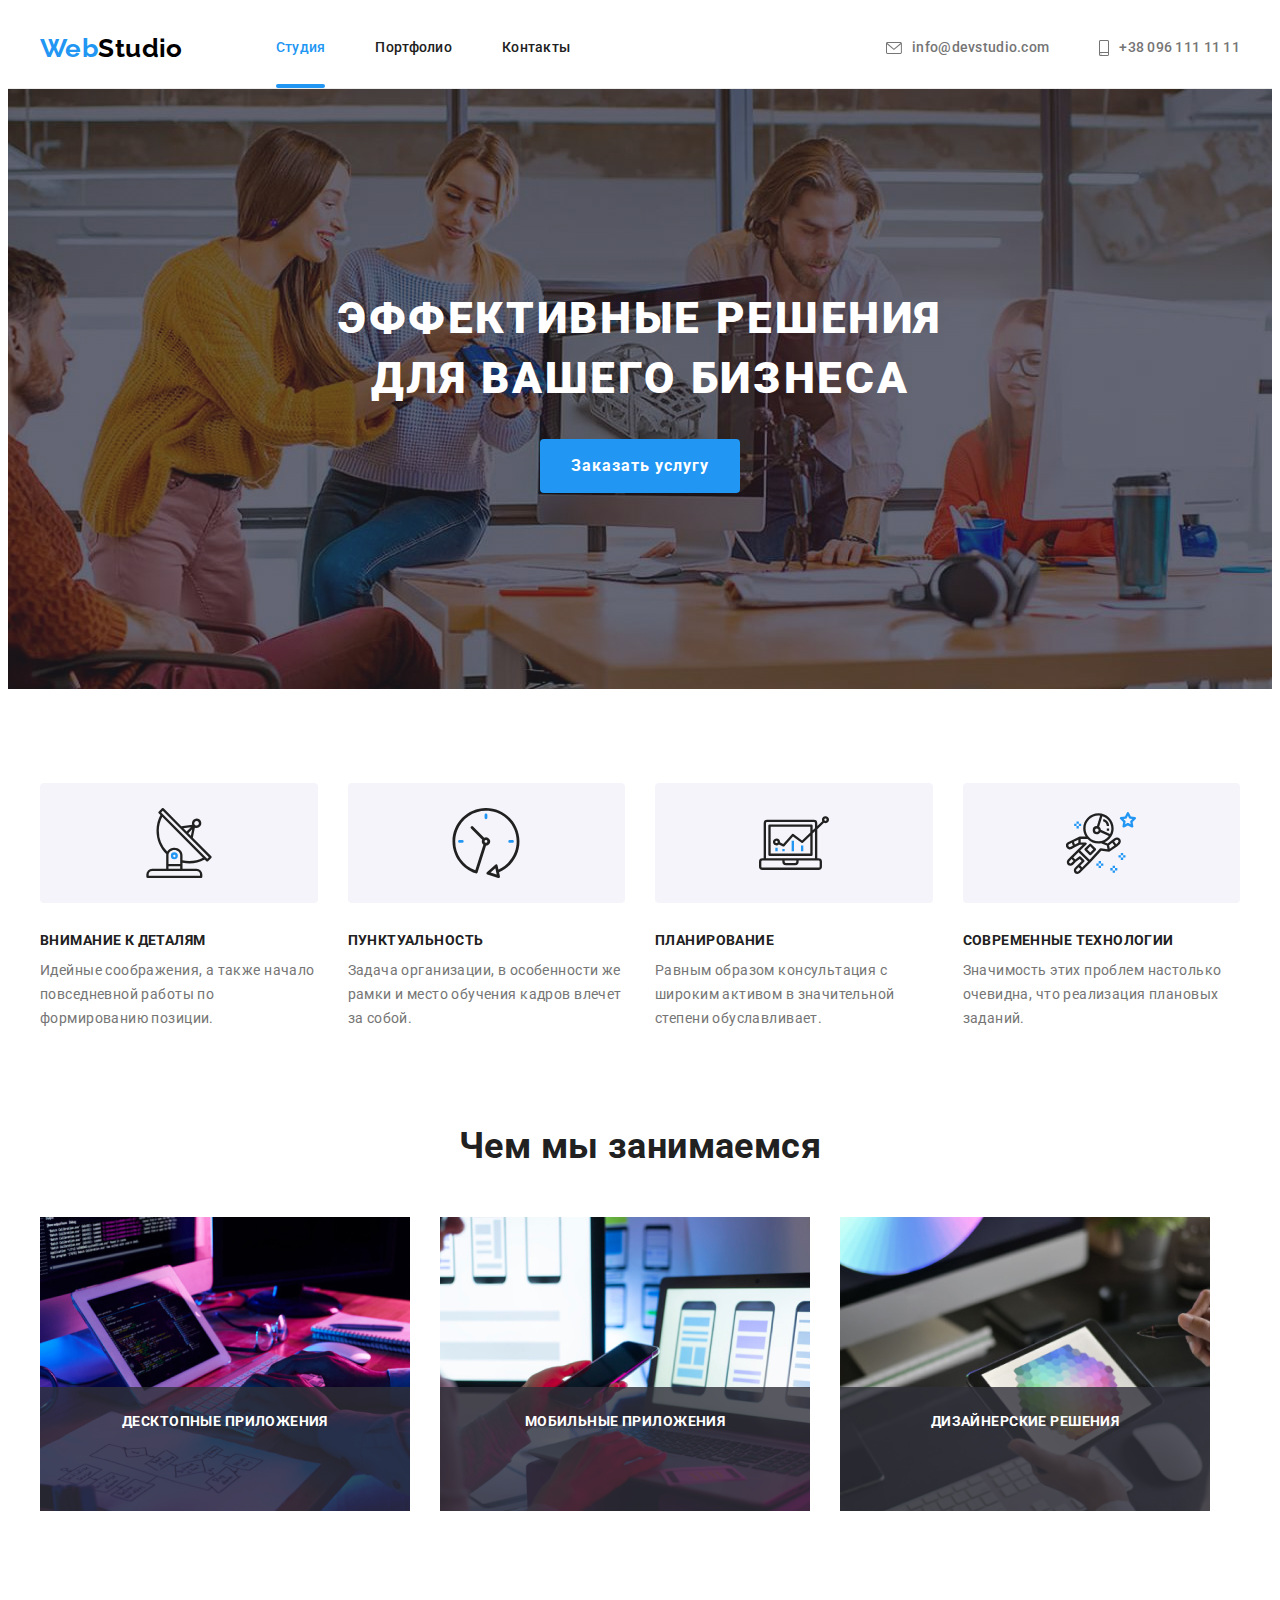
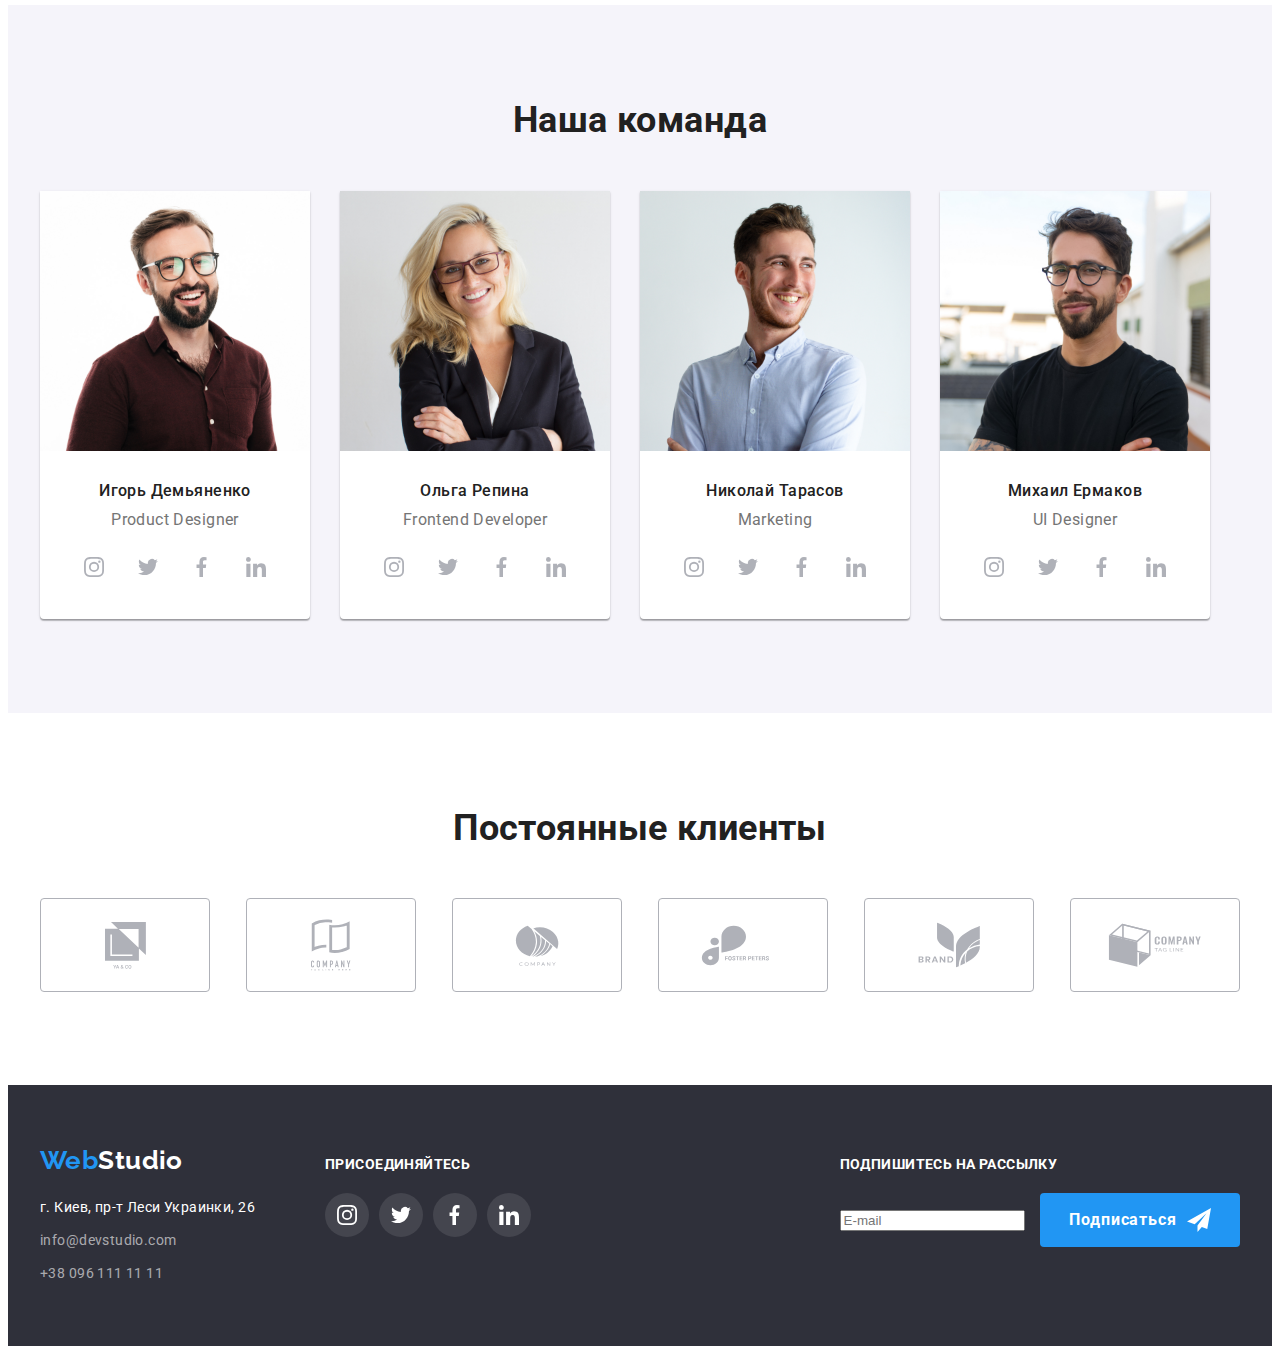
==== commit c8391620: "Додані піктограми до полів форми модального вікна" ====
--- a/index.html
+++ b/index.html
@@ -85,51 +85,80 @@
                 <span class="visually-hidden">Закрыть</span>
               </button>
               <form class="hero-form" autocomplete="on">
-                <div class="hero-group" aria-labelledby="form-details">
-                  <h2 class="form-title modal-text" id="form-details">
+                <div class="form-group" aria-labelledby="form-details">
+                  <h2 class="form-title" id="form-details">
                     Оставьте свои данные, мы вам перезвоним
                   </h2>
-                  <label class="form-label" for="form-name">Имя</label>
-                  <input
-                    class="form-name"
-                    id="form-name"
-                    type="text"
-                    name="name"
-                  />
-                  <label class="form-label" for="form-phone">Телефон</label>
-                  <input
-                    class="form-phone"
-                    id="form-phone"
-                    type="tel"
-                    name="phone"
-                  />
-                  <label class="form-label" for="form-mail">Почта</label>
-                  <input
-                    class="form-mail"
-                    id="form-mail"
-                    type="email"
-                    name="mail"
-                  />
-                  <label class="form-label" for="form-comments"
-                    >Комментарий</label
-                  >
-                  <textarea
-                    class="form-comments"
-                    id="form-comments"
-                    name="comments"
-                    placeholder="Введите текст"
-                  /></textarea>
-                  <input
-                    class="form-acceptance"
-                    id="form-acceptance"
-                    type="checkbox"
-                    name="acceptance"
-                  />
-                  <label class="form-label" for="form-acceptance">Соглашаюсь с рассылкой и принимаю <a class="form-link link" href="https://goit.ua/fullstackonline/">Условия договора</a></label>
+                  <div class="form-field">
+                    <label class="form-label" for="form-name">Имя</label>
+                    <input
+                      class="form-input"
+                      id="form-name"
+                      type="text"
+                      name="name"
+                    />
+                    <svg class="form-icon" width="18" height="18">
+                      <use href="./images/icons.svg#icon-person"></use>
+                    </svg>
+                  </div>
+                  <div class="form-field">
+                    <label class="form-label" for="form-phone">Телефон</label>
+                    <input
+                      class="form-input"
+                      id="form-phone"
+                      type="tel"
+                      name="phone"
+                    />
+                    <svg class="form-icon" width="18" height="18">
+                      <use href="./images/icons.svg#icon-phone"></use>
+                    </svg>
+                  </div>
+                  <div class="form-field">
+                    <label class="form-label" for="form-mail">Почта</label>
+                    <input
+                      class="form-input"
+                      id="form-mail"
+                      type="email"
+                      name="mail"
+                    />
+                    <svg class="form-icon" width="18" height="18">
+                      <use href="./images/icons.svg#icon-envelope-filled"></use>
+                    </svg>
+                  </div>
+                  <div class="form-field">
+                    <label class="form-label" for="form-comments"
+                      >Комментарий</label
+                    >
+                    <textarea
+                      class="form-comments"
+                      id="form-comments"
+                      name="comments"
+                    ></textarea>
+                    <span class="form-placeholder">Введите текст</span>
+                  </div>
+                  <div class="form-field">
+                    <input
+                      class="form-acceptance visually-hidden"
+                      id="form-acceptance"
+                      type="checkbox"
+                      name="acceptance"
+                      value="accepted"
+                    />
+                    <label class="form-acceptance-label" for="form-acceptance"
+                      >Соглашаюсь с рассылкой и принимаю
+                      <a
+                        class="form-link link"
+                        href="https://goit.ua/fullstackonline/"
+                        target="_blank"
+                        >Условия договора</a
+                      ></label
+                    >
+                    <svg class="form-icon" width="16" height="15">
+                      <use href="./images/icons.svg#icon-cheched"></use>
+                    </svg>
+                  </div>
                 </div>
-                <button class="btn hero-button" type="submit">
-                    Отправить
-                </button>
+                <button class="btn hero-button" type="submit">Отправить</button>
               </form>
             </div>
           </div>
--- a/css/styles.css
+++ b/css/styles.css
@@ -20,6 +20,8 @@
   --about-caption-color: rgba(47, 48, 58, 0.8);
   --portfolio-overlay-color: rgba(33, 150, 243, 0.9);
   --modal-placeholder-color: rgba(117, 117, 117, 0.5);
+  --modal-border-color: rgba(0, 0, 0, 0.1);
+  --form-border-color: rgba(33, 33, 33, 0.2);
 
   --timing-function: cubic-bezier(0.4, 0, 0.2, 1);
 }
@@ -233,6 +235,7 @@
   border-radius: 4px;
   color: var(--white-color);
   background-color: var(--accent-color);
+  border-color: transparent;
   box-shadow: none;
   transition: background-color 250ms var(--timing-function),
     box-shadow 250ms var(--timing-function);
@@ -266,7 +269,7 @@
 }
 
 .backdrop.is-hidden .modal {
-  transform: translate(-50%, -50%) scale(0.3);
+  transform: translate(-50%, -50%) scale(0.2);
 }
 
 .modal {
@@ -298,18 +301,49 @@
 
 .icon-close {
   display: block;
-  fill: currentColor;
-}
-
-.hero-group {
-  display: flex;
-  flex-direction: column;
-  text-align: left;
+  border: 1px solid var(--modal-border-color);
+  border-radius: 25px;
+  fill: var(--logo-color);
+}
+
+.icon-close:hover,
+.icon-close:focus,
+.icon-close:active {
+  fill: var(--accent-color);
 }
 
 .form-title {
+  margin-bottom: 12px;
   font-size: 20px;
   line-height: 1.15;
+  color: var(--primary-text-color);
+}
+
+.form-field {
+  position: relative;
+  text-align: left;
+}
+
+.form-input {
+  display: block;
+  width: 100%;
+  padding: 12px 12px 12px 42px;
+  font-size: 12px;
+  line-height: 1.17;
+  border: 1px solid var(--form-border-color);
+  border-radius: 4px;
+  color: var(--primary-text-color);
+}
+
+.form-icon {
+  position: absolute;
+  top: 33px;
+  left: 12px  ;
+  fill: currentColor;
+}
+
+.form-label {
+  margin-bottom: 4px;
 }
 
 .form-label,
@@ -320,16 +354,35 @@
   color: var(--secondary-text-color);
 }
 
-.modal-text {
-  margin: 0px;
-  color: var(--primary-text-color);
-}
-
 .form-comments {
+  display: block;
   width: 100%;
   height: 120px;
   resize: none;
+  padding: 12px 16px;
+  border: 1px solid var(--form-border-color);
+  border-radius: 4px;
   color: var(--modal-placeholder-color);
+  color: var(--primary-text-color);
+}
+
+.form-placeholder {
+  position: absolute;
+  top: 32px;
+  left: 16px;
+  font-size: 12px;
+  line-height: 1.17;
+  letter-spacing: 0.01rem;
+  color: var(--modal-placeholder-color);
+}
+
+.form-acceptance-label {
+  color: var(--secondary-text-color);
+}
+
+.form-link {
+  text-decoration: underline;
+  color: var(--accent-color);
 }
 
 /* Розділ Особенности */
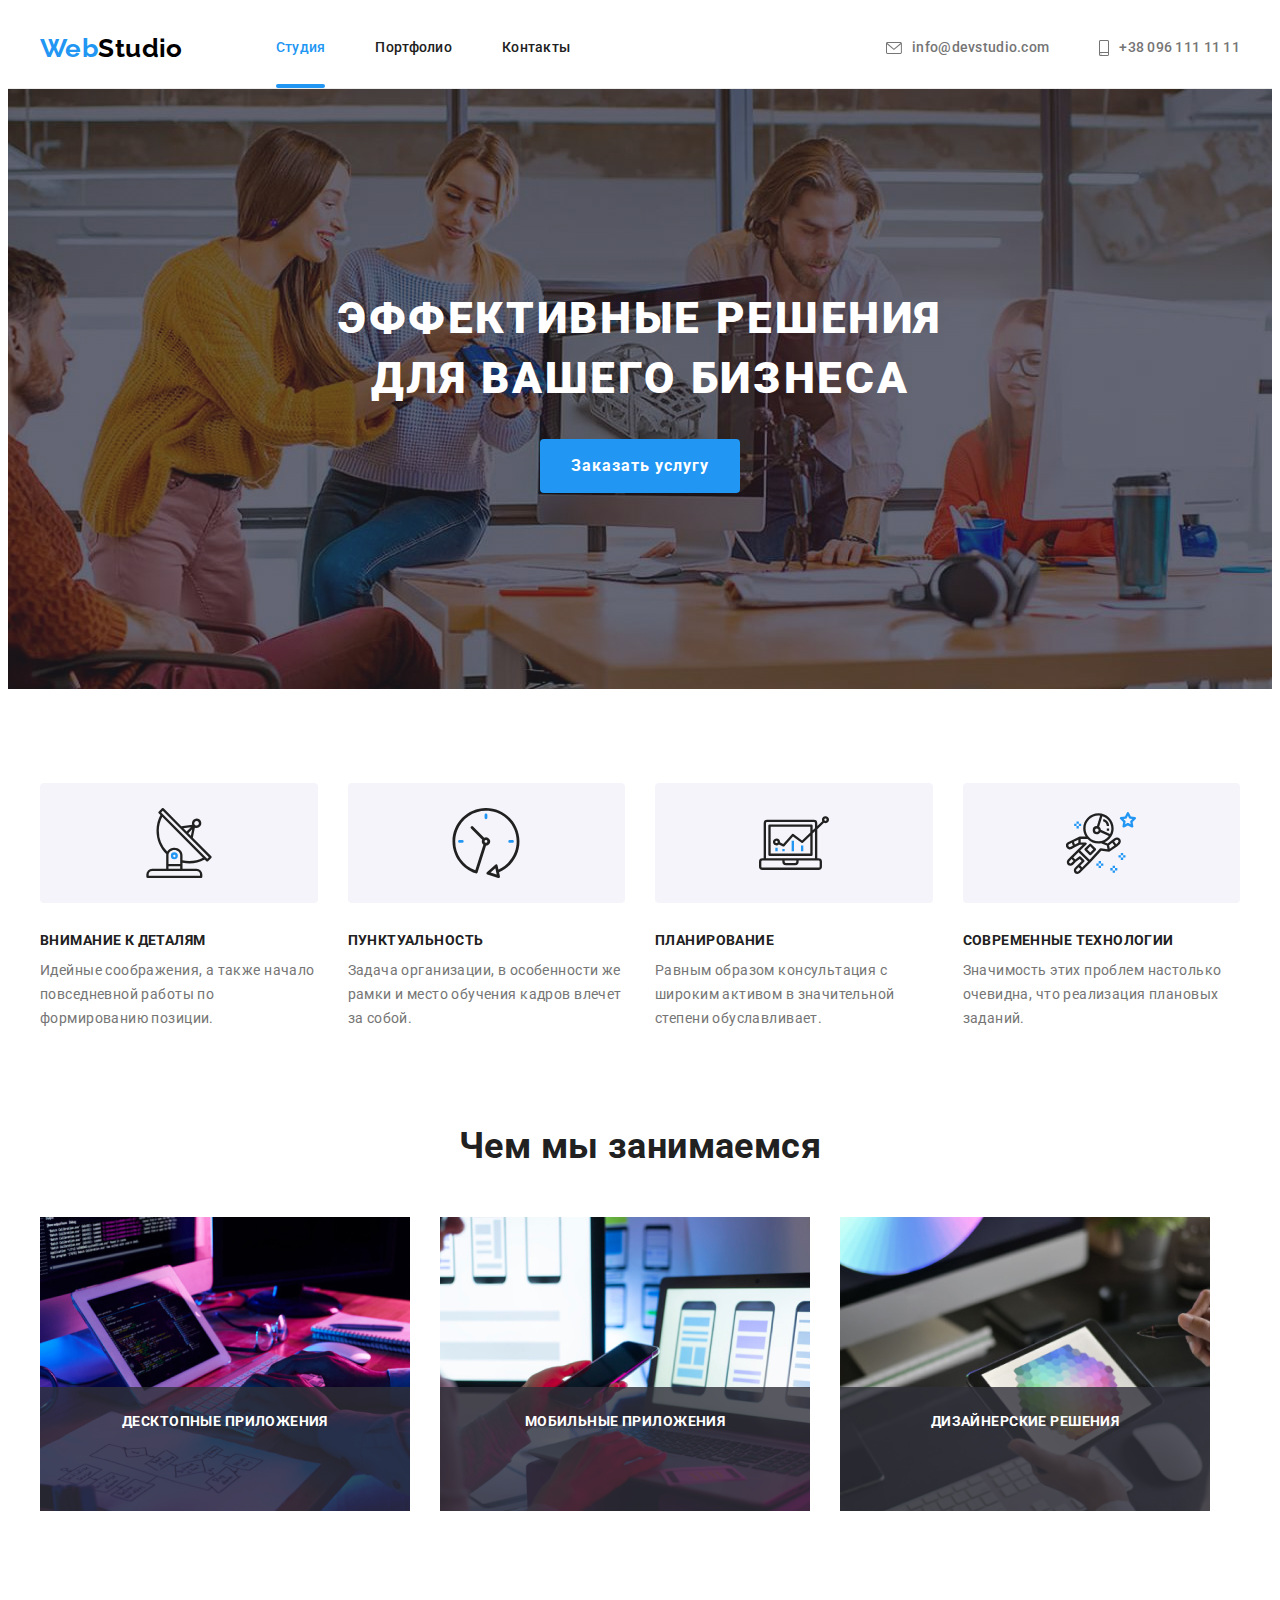
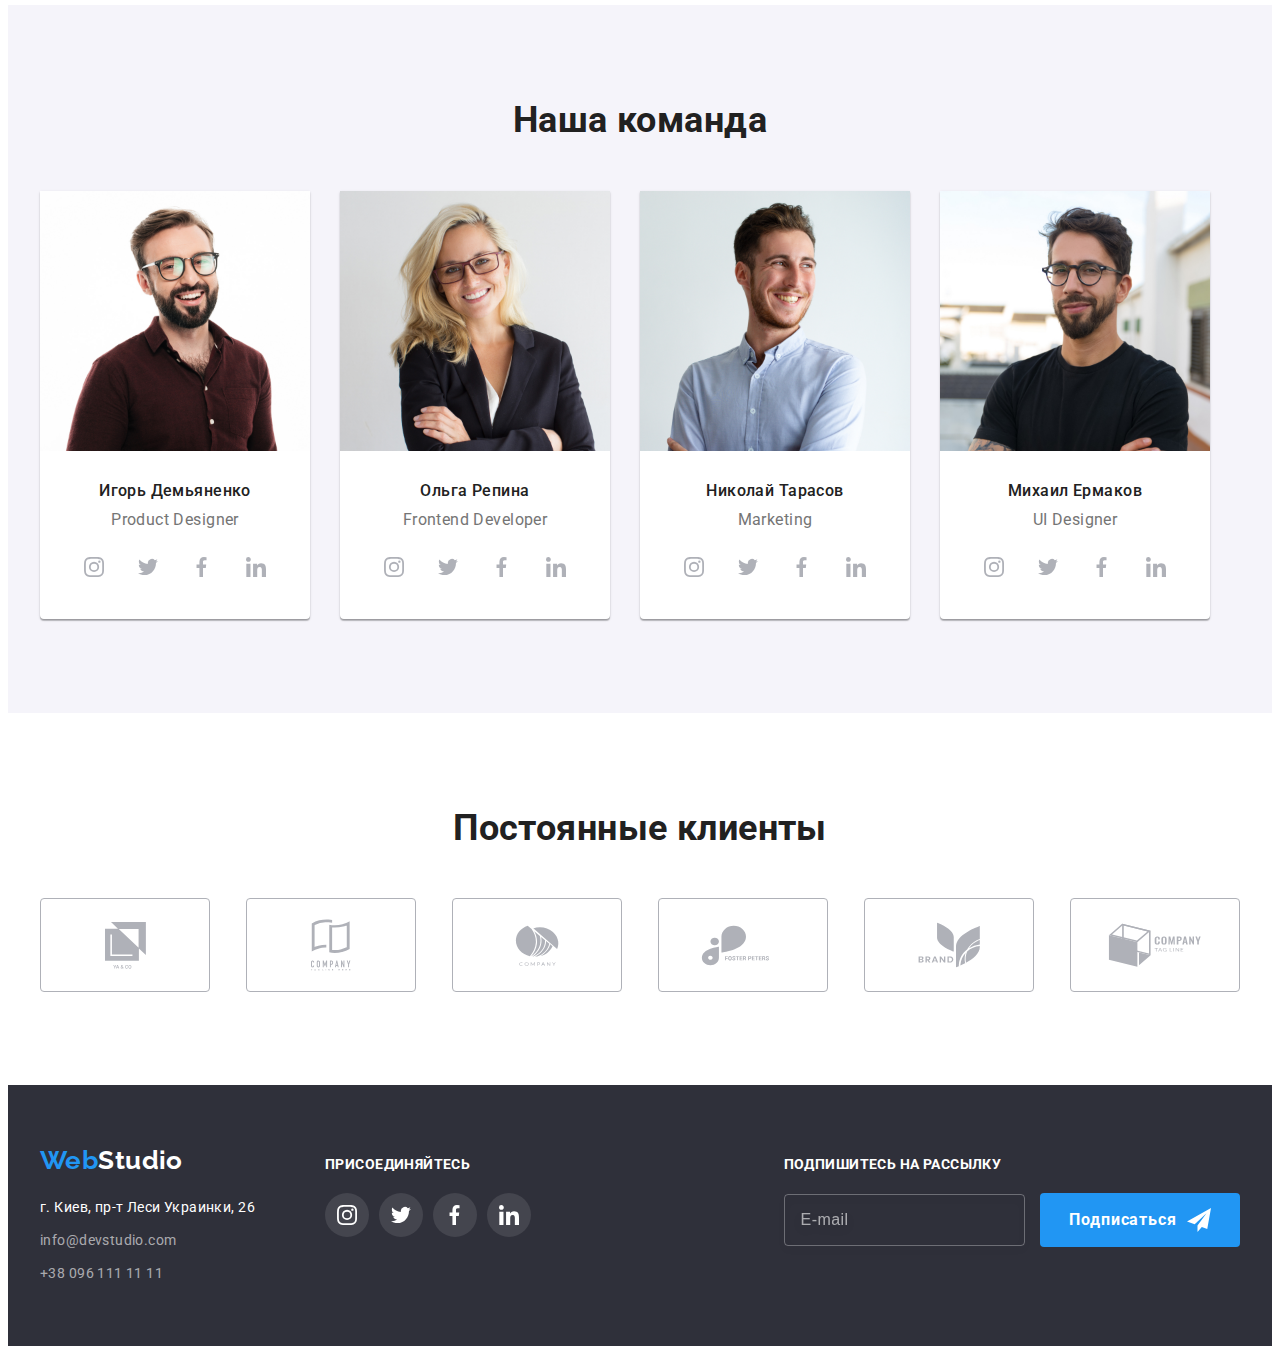
==== commit 1e6b4ec6: "Малювання піктограми Умов договору" ====
--- a/index.html
+++ b/index.html
@@ -89,8 +89,8 @@
                   <h2 class="form-title" id="form-details">
                     Оставьте свои данные, мы вам перезвоним
                   </h2>
+                  <label class="form-label" for="form-name">Имя</label>
                   <div class="form-field">
-                    <label class="form-label" for="form-name">Имя</label>
                     <input
                       class="form-input"
                       id="form-name"
@@ -101,8 +101,8 @@
                       <use href="./images/icons.svg#icon-person"></use>
                     </svg>
                   </div>
+                  <label class="form-label" for="form-phone">Телефон</label>
                   <div class="form-field">
-                    <label class="form-label" for="form-phone">Телефон</label>
                     <input
                       class="form-input"
                       id="form-phone"
@@ -113,8 +113,8 @@
                       <use href="./images/icons.svg#icon-phone"></use>
                     </svg>
                   </div>
+                  <label class="form-label" for="form-mail">Почта</label>
                   <div class="form-field">
-                    <label class="form-label" for="form-mail">Почта</label>
                     <input
                       class="form-input"
                       id="form-mail"
@@ -125,16 +125,16 @@
                       <use href="./images/icons.svg#icon-envelope-filled"></use>
                     </svg>
                   </div>
+                  <label class="form-label" for="form-comments"
+                    >Комментарий</label
+                  >
                   <div class="form-field">
-                    <label class="form-label" for="form-comments"
-                      >Комментарий</label
-                    >
                     <textarea
                       class="form-comments"
                       id="form-comments"
                       name="comments"
+                      placeholder="Введите текст"
                     ></textarea>
-                    <span class="form-placeholder">Введите текст</span>
                   </div>
                   <div class="form-field">
                     <input
@@ -153,9 +153,10 @@
                         >Условия договора</a
                       ></label
                     >
-                    <svg class="form-icon" width="16" height="15">
-                      <use href="./images/icons.svg#icon-cheched"></use>
+                    <svg class="icon-acceptance" width="16" height="15">
+                      <use href="./images/icons.svg#icon-checked"></use>
                     </svg>
+                    <div class="icon-clear"></div>
                   </div>
                 </div>
                 <button class="btn hero-button" type="submit">Отправить</button>
@@ -702,7 +703,7 @@
               Подпишитесь на рассылку
             </h2>
             <input
-              class="subscription-email"
+              class="subscription-input"
               type="email"
               name="email"
               placeholder="E-mail"
--- a/css/styles.css
+++ b/css/styles.css
@@ -22,6 +22,7 @@
   --modal-placeholder-color: rgba(117, 117, 117, 0.5);
   --modal-border-color: rgba(0, 0, 0, 0.1);
   --form-border-color: rgba(33, 33, 33, 0.2);
+  --subscription-border-color: rgba(255, 255, 255, 0.3);
 
   --timing-function: cubic-bezier(0.4, 0, 0.2, 1);
 }
@@ -278,8 +279,8 @@
   left: 50%;
   transform: translate(-50%, -50%) scale(1);
   z-index: 99;
-  min-width: 528px;
-  min-height: 581px;
+  min-width: 530px;
+  min-height: 583px;
   padding: 40px;
   box-shadow: 0px 1px 3px rgba(0, 0, 0, 0.12), 0px 1px 1px rgba(0, 0, 0, 0.14),
     0px 2px 1px rgba(0, 0, 0, 0.2);
@@ -324,6 +325,11 @@
   text-align: left;
 }
 
+.form-field:last-child {
+  overflow: hidden;
+  margin-bottom: 30px;
+}
+
 .form-input {
   display: block;
   width: 100%;
@@ -337,28 +343,35 @@
 
 .form-icon {
   position: absolute;
-  top: 33px;
-  left: 12px  ;
+  top: 50%;
+  left: 12px;
   fill: currentColor;
-}
-
-.form-label {
-  margin-bottom: 4px;
+  transform: translateY(-50%);
 }
 
 .form-label,
 .form-comments {
+  display: block;
   font-size: 12px;
   line-height: 1.17;
   letter-spacing: 0.01rem;
   color: var(--secondary-text-color);
 }
 
+.form-label {
+  margin-bottom: 4px;
+  text-align: left;
+}
+
+.form-label:not(:first-child) {
+  padding-top: 10px;
+}
+
 .form-comments {
-  display: block;
   width: 100%;
   height: 120px;
   resize: none;
+  margin-bottom: 20px;
   padding: 12px 16px;
   border: 1px solid var(--form-border-color);
   border-radius: 4px;
@@ -366,10 +379,7 @@
   color: var(--primary-text-color);
 }
 
-.form-placeholder {
-  position: absolute;
-  top: 32px;
-  left: 16px;
+.form-comments::placeholder {
   font-size: 12px;
   line-height: 1.17;
   letter-spacing: 0.01rem;
@@ -377,7 +387,24 @@
 }
 
 .form-acceptance-label {
+  padding-left: 35px;
   color: var(--secondary-text-color);
+}
+
+.icon-acceptance {
+  position: absolute;
+  top: -100%;
+}
+
+.icon-clear {
+  position: absolute;
+  top: 50%;
+  left: 12px;
+  width: 16px;
+  height: 15px;
+  border: 2px solid var(--primary-text-color);
+  border-radius: 2px;
+  transform: translateY(-50%);
 }
 
 .form-link {
@@ -789,6 +816,22 @@
   margin-left: auto;
 }
 
+.subscription-input {
+  padding: 15px 16px;
+  font-size: 16px;
+  line-height: 1.25;
+  letter-spacing: inherit;
+  color: inherit;
+  background-color: transparent;
+  border: 1px solid var(--subscription-border-color);
+  filter: drop-shadow(0px 4px 4px rgba(0, 0, 0, 0.15));
+  border-radius: 4px;
+}
+
+.subscription-input::placeholder {
+  color: var(--footer-contatcs-color);
+}
+
 .subscription-btn {
   display: inline-flex;
   justify-content: center;
